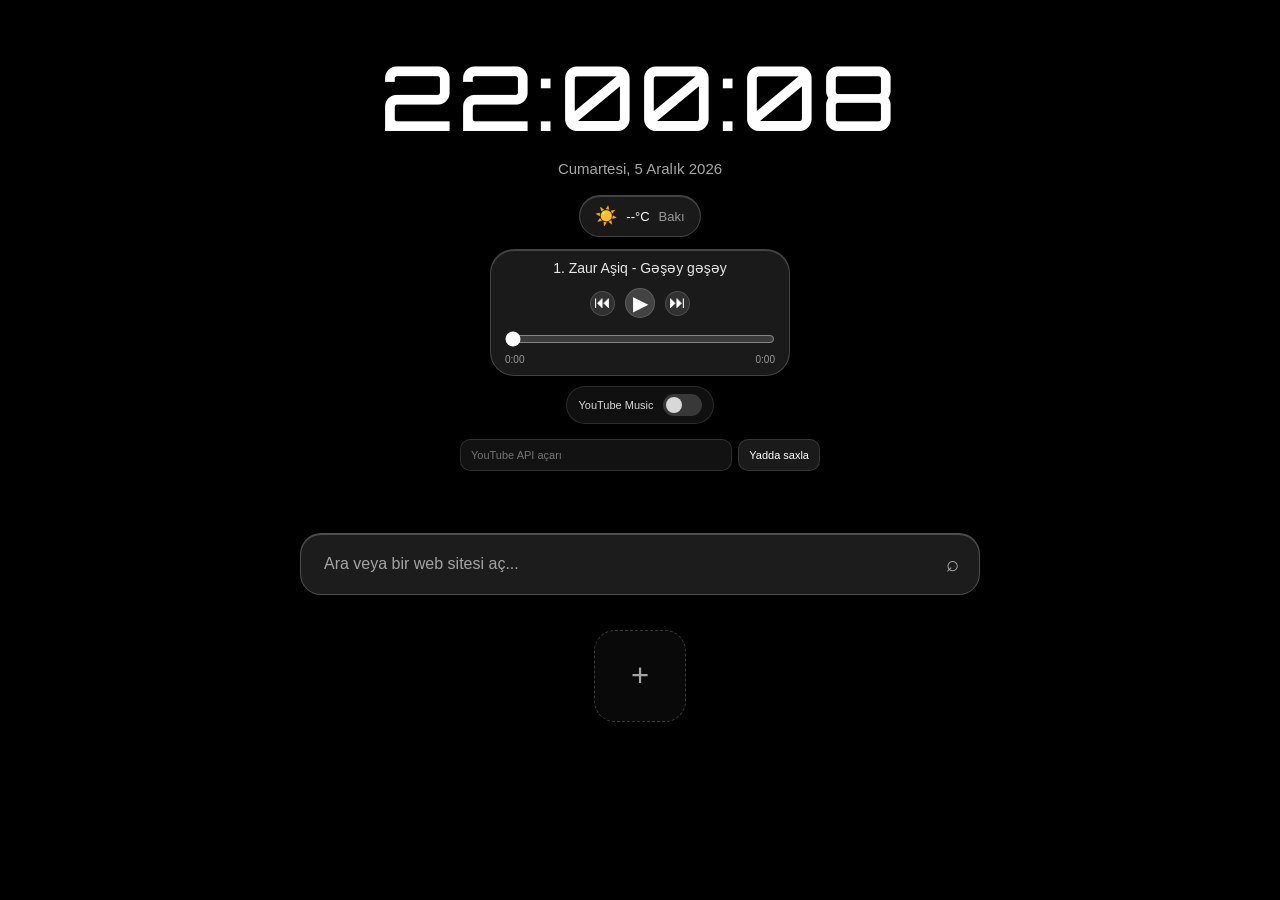
==== homepage.html @ 8f10beda "Create homepage.html" ====
<!DOCTYPE html>
<html lang="tr">
<head>
<meta charset="UTF-8">
<meta name="viewport" content="width=device-width, initial-scale=1.0">

<title>Sweetie Fox!</title>

<link href="https://fonts.googleapis.com/css2?family=Orbitron:wght@400;500;600&display=swap" rel="stylesheet">

<style>

* {
    margin: 0;
    padding: 0;
    box-sizing: border-box;
}

html,
body {
    width: 100%;
    height: 100%;
}

body {
    font-family: Arial, Helvetica, sans-serif;
    overflow: hidden;
    color: white;
    background: #000;
}


/* =========================
   ARKA PLAN VİDEO
========================= */

#backgroundVideo {
    position: fixed;
    inset: 0;

    width: 100%;
    height: 100%;

    object-fit: cover;

    z-index: -5;
}


/* =========================
   VIDEO BLUR
========================= */

.videoBlur {
    position: fixed;

    inset: -25px;

    z-index: -4;

    backdrop-filter: blur(8px);
    -webkit-backdrop-filter: blur(8px);

    background: rgba(0, 0, 0, 0.20);
}


/* =========================
   KARARTMA
========================= */

.darkOverlay {
    position: fixed;

    inset: 0;

    z-index: -3;

    background:
        linear-gradient(
            rgba(0,0,0,.25),
            rgba(0,0,0,.35)
        );
}


/* =========================
   ANA KONTEYNER
========================= */

.container {

    width: 100%;
    height: 100vh;

    display: flex;

    flex-direction: column;

    align-items: center;

    padding-top: 40px;
}


/* =========================
   SAAT
========================= */

.clock {
    font-family: 'Orbitron', sans-serif;
    font-size: clamp(50px, 7vw, 90px);
    font-weight: 500;
    letter-spacing: 4px;
    text-shadow: 0 5px 35px rgba(0,0,0,.55);
}


/* =========================
   TARİH
========================= */

.date {

    margin-top: 7px;

    font-size: 15px;

    opacity: .65;

}


/* =========================
   HAVA DURUMU
========================= */

.weather {

    margin-top: 18px;

    display: flex;

    align-items: center;

    gap: 9px;

    padding:
        9px 15px;

    border-radius: 50px;

    background:
        rgba(255,255,255,.10);

    border:
        1px solid
        rgba(255,255,255,.18);

    backdrop-filter:
        blur(25px);

    -webkit-backdrop-filter:
        blur(25px);

    box-shadow:
        inset 0 1px
        rgba(255,255,255,.18),

        0 8px 30px
        rgba(0,0,0,.20);

    font-size: 13px;
}


.weatherIcon {

    font-size: 18px;

}


.weatherTemp {

    font-weight: 500;

}


.weatherLocation {

    opacity: .55;

}


/* =========================
   ARAMA
========================= */

.searchContainer {

    width: min(
        680px,
        86%
    );

    margin-top: 62px;

    position: relative;
}


.search {

    width: 100%;

    height: 62px;

    border-radius: 21px;

    border:
        1px solid
        rgba(255,255,255,.22);

    outline: none;

    padding:
        0 58px 0 23px;

    font-size: 16px;

    color: white;

    background:
        rgba(255,255,255,.11);

    backdrop-filter:
        blur(30px);

    -webkit-backdrop-filter:
        blur(30px);

    box-shadow:

        inset 0 1px
        rgba(255,255,255,.22),

        0 15px 45px
        rgba(0,0,0,.25);

    transition: .25s;
}


.search::placeholder {

    color:
        rgba(255,255,255,.60);

}


.search:focus {

    background:
        rgba(255,255,255,.15);

    border-color:
        rgba(255,255,255,.38);

    box-shadow:

        inset 0 1px
        rgba(255,255,255,.30),

        0 15px 50px
        rgba(0,0,0,.35);

}


.searchIcon {

    position: absolute;

    right: 21px;

    top: 50%;

    transform:
        translateY(-50%);

    font-size: 22px;

    opacity: .65;

}


/* =========================
   SHORTCUTLAR
========================= */

.shortcuts {

    width: min(
        800px,
        90%
    );

    margin-top: 35px;

    display: flex;

    justify-content: center;

    align-items: center;

    flex-wrap: wrap;

    gap: 15px;

}


/* =========================
   SHORTCUT
========================= */

.shortcut {

    width: 92px;

    height: 92px;

    display: flex;

    flex-direction: column;

    align-items: center;

    justify-content: center;

    gap: 8px;

    border-radius: 21px;

    background:
        rgba(255,255,255,.10);

    border:
        1px solid
        rgba(255,255,255,.18);

    backdrop-filter:
        blur(25px);

    -webkit-backdrop-filter:
        blur(25px);

    box-shadow:

        inset 0 1px
        rgba(255,255,255,.18),

        0 10px 30px
        rgba(0,0,0,.20);

    cursor: grab;

    user-select: none;

    transition:
        transform .20s,
        background .20s,
        opacity .20s;
}


.shortcut:hover {

    transform:
        translateY(-5px)
        scale(1.04);

    background:
        rgba(255,255,255,.17);

}


.shortcut:active {

    cursor: grabbing;

}


.shortcut img {

    width: 38px;

    height: 38px;

    border-radius: 10px;

    object-fit: cover;

}


.shortcutName {

    width: 75px;

    text-align: center;

    overflow: hidden;

    white-space: nowrap;

    text-overflow: ellipsis;

    font-size: 12px;

    opacity: .80;

}


/* SÜRÜKLENƏN */

.shortcut.dragging {

    opacity: .30;

    transform:
        scale(.90);

}


/* =========================
   EKLE BUTONU
========================= */

.addShortcut {

    width: 92px;

    height: 92px;

    display: flex;

    align-items: center;

    justify-content: center;

    border-radius: 21px;

    border:
        1px dashed
        rgba(255,255,255,.30);

    background:
        rgba(255,255,255,.06);

    backdrop-filter:
        blur(20px);

    cursor: pointer;

    font-size: 31px;

    opacity: .65;

    transition: .20s;

}


.addShortcut:hover {

    opacity: 1;

    background:
        rgba(255,255,255,.13);

    transform:
        scale(1.04);

}



/* =========================
   YOUTUBE MUSIC
========================= */

.youtubeMusicToggle {
    margin-top: 10px;
    display: flex;
    align-items: center;
    gap: 9px;
    padding: 7px 11px;
    border-radius: 50px;
    background: rgba(255,255,255,.08);
    border: 1px solid rgba(255,255,255,.14);
    backdrop-filter: blur(20px);
    -webkit-backdrop-filter: blur(20px);
    font-size: 11px;
    opacity: .85;
}

.switch {
    position: relative;
    display: inline-block;
    width: 39px;
    height: 22px;
}

.switch input {
    opacity: 0;
    width: 0;
    height: 0;
}

.slider {
    position: absolute;
    inset: 0;
    cursor: pointer;
    border-radius: 999px;
    background: rgba(255,255,255,.20);
    transition: .25s;
}

.slider::before {
    content: "";
    position: absolute;
    width: 16px;
    height: 16px;
    left: 3px;
    top: 3px;
    border-radius: 50%;
    background: white;
    transition: .25s;
}

.switch input:checked + .slider {
    background: rgba(255,255,255,.45);
}

.switch input:checked + .slider::before {
    transform: translateX(17px);
}

.youtubePlayerWrap {
    width: min(300px, 75%);
    height: 0;
    overflow: hidden;
    margin-top: 8px;
    border-radius: 18px;
    transition: .2s;
}

.youtubePlayerWrap.active {
    height: 169px;
}

.youtubePlayerWrap iframe {
    width: 100%;
    height: 169px;
    border: 0;
    border-radius: 18px;
}

.youtubeResults {
    width: min(800px, 90%);
    margin-top: 18px;
    display: none;
    justify-content: center;
    flex-wrap: wrap;
    gap: 12px;
}

.youtubeResult {
    width: 150px;
    min-height: 82px;
    padding: 9px;
    border-radius: 17px;
    background: rgba(255,255,255,.10);
    border: 1px solid rgba(255,255,255,.16);
    backdrop-filter: blur(22px);
    -webkit-backdrop-filter: blur(22px);
    color: white;
    cursor: pointer;
    transition: .2s;
    text-align: left;
}

.youtubeResult:hover {
    transform: translateY(-4px);
    background: rgba(255,255,255,.17);
}

.youtubeResultThumb {
    width: 100%;
    height: 55px;
    border-radius: 10px;
    object-fit: cover;
    display: block;
    margin-bottom: 7px;
}

.youtubeResultTitle {
    font-size: 11px;
    line-height: 1.3;
    display: -webkit-box;
    -webkit-line-clamp: 2;
    -webkit-box-orient: vertical;
    overflow: hidden;
}

.youtubeResultChannel {
    margin-top: 3px;
    font-size: 9px;
    opacity: .5;
    white-space: nowrap;
    overflow: hidden;
    text-overflow: ellipsis;
}

.youtubeMusicNotice {
    width: 100%;
    text-align: center;
    font-size: 11px;
    opacity: .65;
}


.youtubeApiKeyPanel {
    width: min(360px, 82%);
    margin-top: 7px;
    display: flex;
    gap: 6px;
}

.youtubeApiKeyPanel input {
    flex: 1;
    min-width: 0;
    height: 32px;
    padding: 0 10px;
    border-radius: 10px;
    border: 1px solid rgba(255,255,255,.12);
    background: rgba(255,255,255,.07);
    color: white;
    outline: none;
    font-size: 11px;
}

.youtubeApiKeyPanel button {
    height: 32px;
    padding: 0 10px;
    border: 1px solid rgba(255,255,255,.12);
    border-radius: 10px;
    background: rgba(255,255,255,.10);
    color: white;
    cursor: pointer;
    font-size: 11px;
}

/* =========================
   MODAL
========================= */

.modalBackground {

    position: fixed;

    inset: 0;

    display: none;

    align-items: center;

    justify-content: center;

    background:
        rgba(0,0,0,.45);

    backdrop-filter:
        blur(12px);

    z-index: 100;

}


.modal {

    width: min(
        400px,
        90%
    );

    padding: 27px;

    border-radius: 25px;

    background:
        rgba(25,25,25,.70);

    border:
        1px solid
        rgba(255,255,255,.20);

    backdrop-filter:
        blur(35px);

    -webkit-backdrop-filter:
        blur(35px);

    box-shadow:
        0 25px 70px
        rgba(0,0,0,.50);

}


.modal h2 {

    margin-bottom: 20px;

    font-size: 21px;

}


.modal input {

    width: 100%;

    height: 48px;

    margin-bottom: 12px;

    padding: 0 15px;

    border-radius: 13px;

    border:
        1px solid
        rgba(255,255,255,.15);

    background:
        rgba(255,255,255,.09);

    color: white;

    outline: none;

}


.modal input::placeholder {

    color:
        rgba(255,255,255,.50);

}


.modalButtons {

    display: flex;

    gap: 10px;

    margin-top: 5px;

}


.modalButtons button {

    flex: 1;

    height: 45px;

    border: none;

    border-radius: 12px;

    color: white;

    background:
        rgba(255,255,255,.14);

    cursor: pointer;

}


.modalButtons button:hover {

    background:
        rgba(255,255,255,.25);

}

/* =========================
   MP3 PLAYER
========================= */

.musicPlayer {
    width: min(300px, 75%);
    margin-top: 12px;

    padding: 10px 14px;

    border-radius: 24px;

    background: rgba(255,255,255,.10);

    border: 1px solid rgba(255,255,255,.18);

    backdrop-filter: blur(25px);
    -webkit-backdrop-filter: blur(25px);

    box-shadow:
        inset 0 1px rgba(255,255,255,.18),
        0 10px 35px rgba(0,0,0,.25);
}

.musicTitle {
    text-align: center;

    font-size: 14px;
    font-weight: 500;

    white-space: nowrap;
    overflow: hidden;
    text-overflow: ellipsis;

    margin-bottom: 12px;

    opacity: .9;
}

.musicControls {
    display: flex;
    align-items: center;
    justify-content: center;
    gap: 10px;
}

.musicControls button {
    width: 25px;
    height: 25px;

    border: 1px solid rgba(255,255,255,.15);

    border-radius: 50%;

    background: rgba(255,255,255,.10);

    color: white;

    font-size: 17px;

    cursor: pointer;

    transition: .2s;
}

.musicControls button:hover {
    background: rgba(255,255,255,.20);
    transform: scale(1.06);
}

.musicControls .playButton {
    width: 30px;
    height: 30px;

    font-size: 20px;

    background: rgba(255,255,255,.18);
}

.musicProgress {
    width: 100%;

    margin-top: 13px;

    accent-color: white;

    cursor: pointer;
}

.musicTime {
    display: flex;
    justify-content: space-between;

    margin-top: 3px;

    font-size: 10px;

    opacity: .55;
}

</style>

<script src="https://www.youtube.com/iframe_api"></script>

</head>


<body>


<!-- =========================
     ARKA PLAN
========================= -->

<video
    id="backgroundVideo"
    autoplay
    muted
    loop
    playsinline>

    <source
        src="https://najafoff-a24.github.io/database/videoplayback.mp4"
        type="video/mp4">

</video>

<div class="videoBlur"></div>

<div class="darkOverlay"></div>



<!-- =========================
     ANA
========================= -->

<div class="container">


    <!-- SAAT -->

    <div
        class="clock"
        id="clock">

        00:00:00

    </div>


    <!-- TARİH -->

    <div
        class="date"
        id="date">

        ...

    </div>


    <!-- HAVA DURUMU -->

    <div class="weather">

        <span
            class="weatherIcon"
            id="weatherIcon">

            ☀️

        </span>

        <span
            class="weatherTemp"
            id="temperature">

            --°C

        </span>

        <span class="weatherLocation">

            Bakı

        </span>

    </div>
<!-- =========================
     MP3 PLAYER
========================= -->

<div class="musicPlayer">

    <div
        class="musicTitle"
        id="musicTitle">

        Mahnı seçilməyib

    </div>

    <div class="musicControls">

        <button onclick="previousSong()">
            ⏮
        </button>

        <button onclick="toggleMusic()" class="playButton" id="playButton">
            ▶
        </button>

        <button onclick="nextSong()">
            ⏭
        </button>

    </div>

    <input
        type="range"
        id="musicProgress"
        class="musicProgress"
        min="0"
        max="100"
        value="0"
    >

    <div class="musicTime">

        <span id="currentTime">
            0:00
        </span>

        <span id="duration">
            0:00
        </span>

    </div>

</div>


<audio id="audio"></audio>

<div class="youtubeMusicToggle">
    <span>YouTube Music</span>
    <label class="switch">
        <input type="checkbox" id="youtubeMusicEnabled">
        <span class="slider"></span>
    </label>
</div>

<div id="youtubePlayerWrap" class="youtubePlayerWrap">
    <div id="youtubePlayer"></div>
</div>


<div id="youtubeApiKeyPanel" class="youtubeApiKeyPanel">
    <input
        id="youtubeApiKey"
        type="password"
        placeholder="YouTube API açarı">
    <button id="saveYoutubeApiKey" type="button">
        Yadda saxla
    </button>
</div>
<div id="youtubeResults" class="youtubeResults" aria-live="polite"></div>



    <!-- =========================
         ARAMA
    ========================= -->

    <div class="searchContainer">

        <input
            id="search"
            class="search"
            type="text"
            autocomplete="off"
            placeholder="Ara veya bir web sitesi aç...">

        <span class="searchIcon">

            ⌕

        </span>

    </div>



    <!-- =========================
         SHORTCUTLAR
    ========================= -->

    <div
        class="shortcuts"
        id="shortcuts">


        <!-- EKLE -->

        <div
            class="addShortcut"
            onclick="openModal()">

            +

        </div>


    </div>

</div>



<!-- =========================
     MODAL
========================= -->

<div
    class="modalBackground"
    id="modal">

    <div class="modal">

        <h2>
            Shortcut Ekle
        </h2>


        <input
            id="shortcutName"
            type="text"
            placeholder="Site adı">


        <input
            id="shortcutURL"
            type="text"
            placeholder="https://example.com">


        <div class="modalButtons">

            <button
                onclick="addShortcut()">

                Ekle

            </button>


            <button
                onclick="closeModal()">

                İptal

            </button>

        </div>

    </div>

</div>



<script>


/* =====================================================
   SAAT
===================================================== */

function updateClock() {

    const now =
        new Date();


    const hours =
        String(
            now.getHours()
        ).padStart(2,"0");


    const minutes =
        String(
            now.getMinutes()
        ).padStart(2,"0");


    const seconds =
        String(
            now.getSeconds()
        ).padStart(2,"0");


    document
        .getElementById("clock")
        .textContent =
        `${hours}:${minutes}:${seconds}`;



    const days = [

        "Pazar",

        "Pazartesi",

        "Salı",

        "Çarşamba",

        "Perşembe",

        "Cuma",

        "Cumartesi"

    ];


    const months = [

        "Ocak",

        "Şubat",

        "Mart",

        "Nisan",

        "Mayıs",

        "Haziran",

        "Temmuz",

        "Ağustos",

        "Eylül",

        "Ekim",

        "Kasım",

        "Aralık"

    ];


    document
        .getElementById("date")
        .textContent =

        `${days[now.getDay()]}, ` +
        `${now.getDate()} ` +
        `${months[now.getMonth()]} ` +
        `${now.getFullYear()}`;

}


updateClock();

setInterval(
    updateClock,
    1000
);



/* =====================================================
   ARAMA
===================================================== */

const search =
    document.getElementById("search");



const youtubeMusicEnabled =
    document.getElementById("youtubeMusicEnabled");

const youtubeResults =
    document.getElementById("youtubeResults");

const youtubePlayerWrap =
    document.getElementById("youtubePlayerWrap");

let youtubePlayer = null;
let youtubeApiReady = false;
let youtubeCurrentVideoId = null;


function onYouTubeIframeAPIReady() {

    youtubeApiReady = true;

    youtubePlayer =
        new YT.Player("youtubePlayer", {

            height: "169",
            width: "300",

            playerVars: {
                playsinline: 1,
                controls: 1,
                rel: 0,
                modestbranding: 1
            },

            events: {

                onReady: function() {},

                onStateChange:
                    function(event) {

                        if (
                            event.data ===
                            YT.PlayerState.PLAYING
                        ) {

                            playButton.textContent =
                                "⏸";

                        }

                        if (
                            event.data ===
                            YT.PlayerState.PAUSED ||
                            event.data ===
                            YT.PlayerState.ENDED
                        ) {

                            playButton.textContent =
                                "▶";

                        }

                    }

            }

        });

}


youtubeMusicEnabled.addEventListener(
    "change",
    function() {

        localStorage.setItem(
            "youtubeMusicEnabled",
            this.checked ? "true" : "false"
        );

        youtubeResults.style.display =
            this.checked ? "flex" : "none";

        if (!this.checked) {

            youtubeResults.innerHTML = "";

            youtubePlayerWrap.classList.remove(
                "active"
            );

            if (
                youtubePlayer &&
                youtubePlayer.pauseVideo
            ) {

                youtubePlayer.pauseVideo();

            }

        }

    }
);


async function searchYouTubeMusic(query) {

    youtubeResults.style.display = "flex";

    youtubeResults.innerHTML = `
        <div class="youtubeMusicNotice">
            YouTube axtarışı üçün API açarı tələb olunur.
        </div>
    `;

    /*
       API açarını aşağıdakı dəyişənə yaz:
       const YOUTUBE_API_KEY = "AIza...";
    */

    const YOUTUBE_API_KEY =
        localStorage.getItem(
            "youtubeApiKey"
        ) || "";

    if (!YOUTUBE_API_KEY) {

        youtubeResults.innerHTML = `
            <div class="youtubeMusicNotice">
                YouTube API açarı təyin edilməyib.
            </div>
        `;

        return;

    }

    try {

        const params =
            new URLSearchParams({

                part: "snippet",

                q: query + " official audio",

                type: "video",

                videoCategoryId: "10",

                videoEmbeddable: "true",

                maxResults: "8",

                regionCode: "AZ",

                relevanceLanguage: "az",

                key: YOUTUBE_API_KEY

            });


        const response =
            await fetch(
                "https://www.googleapis.com/youtube/v3/search?" +
                params.toString()
            );


        if (!response.ok) {

            throw new Error(
                "YouTube API xətası: " +
                response.status
            );

        }


        const data =
            await response.json();


        renderYouTubeResults(
            data.items || []
        );

    }

    catch (error) {

        youtubeResults.innerHTML = `
            <div class="youtubeMusicNotice">
                YouTube nəticələri alınmadı.
            </div>
        `;

        console.error(error);

    }

}


function renderYouTubeResults(items) {

    youtubeResults.innerHTML = "";

    if (!items.length) {

        youtubeResults.innerHTML = `
            <div class="youtubeMusicNotice">
                Nəticə tapılmadı.
            </div>
        `;

        return;

    }


    items.forEach(
        function(item) {

            const videoId =
                item?.id?.videoId;

            const snippet =
                item?.snippet;

            if (!videoId || !snippet)
                return;


            const result =
                document.createElement(
                    "button"
                );


            result.type = "button";

            result.className =
                "youtubeResult";


            const thumb =
                snippet.thumbnails?.medium?.url ||
                snippet.thumbnails?.default?.url ||
                "";


            result.innerHTML = `

                <img
                    class="youtubeResultThumb"
                    src="${escapeHTML(thumb)}"
                    alt=""
                >

                <div
                    class="youtubeResultTitle">

                    ${escapeHTML(
                        snippet.title
                    )}

                </div>

                <div
                    class="youtubeResultChannel">

                    ${escapeHTML(
                        snippet.channelTitle || ""
                    )}

                </div>

            `;


            result.addEventListener(
                "click",
                function() {

                    playYouTubeVideo(
                        videoId,
                        snippet.title
                    );

                }
            );


            youtubeResults.appendChild(
                result
            );

        }
    );

}


function playYouTubeVideo(
    videoId,
    title
) {

    if (
        !youtubeApiReady ||
        !youtubePlayer
    ) {

        alert(
            "YouTube player hələ hazır deyil. Səhifəni yenilə və yenidən yoxla."
        );

        return;

    }

    audio.pause();

    youtubeCurrentVideoId =
        videoId;

    musicTitle.textContent =
        title;

    youtubePlayerWrap.classList.add(
        "active"
    );

    /*
       Bu funksiya nəticə kartının klikindən çağırıldığı üçün
       brauzerin istifadəçi jesti kimi qəbul olunur.
    */
    youtubePlayer.loadVideoById({
        videoId: videoId,
        suggestedQuality: "small"
    });

    playButton.textContent =
        "⏸";

}


function toggleMusic() {

    /*
       YouTube Music modu aktivdirsə,
       eyni play düyməsi YouTube playeri idarə edir.
    */

    if (
        youtubeMusicEnabled.checked
    ) {

        if (
            !youtubePlayer
        ) return;


        const state =
            youtubePlayer.getPlayerState();


        if (
            state ===
            YT.PlayerState.PLAYING
        ) {

            youtubePlayer.pauseVideo();

        } else {

            youtubePlayer.playVideo();

        }

        return;

    }


    /*
       Adi MP3 modu
    */

    if (audio.paused) {

        audio.play();

    } else {

        audio.pause();

    }

}


function previousSong() {

    if (
        youtubeMusicEnabled.checked
    ) return;


    currentSong--;

    if (currentSong < 0) {

        currentSong =
            songs.length - 1;

    }

    loadSong(currentSong);

    audio.play();

}


function nextSong() {

    if (
        youtubeMusicEnabled.checked
    ) return;


    currentSong++;

    if (currentSong >= songs.length) {

        currentSong = 0;

    }

    loadSong(currentSong);

    audio.play();

}


search.addEventListener(
    "keydown",
    function(event) {

        if (
            event.key !== "Enter"
        ) return;


        let value =
            search.value.trim();


        if (!value) return;


        if (
            youtubeMusicEnabled.checked
        ) {

            searchYouTubeMusic(
                value
            );

            search.value = "";

            return;

        }


        const looksLikeURL =

            value.startsWith(
                "http://"
            ) ||

            value.startsWith(
                "https://"
            ) ||

            value.includes(".com") ||

            value.includes(".net") ||

            value.includes(".org") ||

            value.includes(".az") ||

            value.includes(".io");


        if (looksLikeURL) {

            if (
                !value.startsWith("http://") &&
                !value.startsWith("https://")
            ) {

                value =
                    "https://" + value;

            }


            window.open(
                value,
                "_blank"
            );

        }

        else {

            window.open(

                "https://www.google.com/search?q=" +
                encodeURIComponent(value),

                "_blank"

            );

        }


        search.value = "";

    }
);


youtubeMusicEnabled.checked =
    localStorage.getItem(
        "youtubeMusicEnabled"
    ) === "true";


youtubeResults.style.display =
    youtubeMusicEnabled.checked
        ? "flex"
        : "none";

const youtubeApiKeyInput =
    document.getElementById("youtubeApiKey");

const saveYoutubeApiKey =
    document.getElementById("saveYoutubeApiKey");

youtubeApiKeyInput.value =
    localStorage.getItem(
        "youtubeApiKey"
    ) || "";

saveYoutubeApiKey.addEventListener(
    "click",
    function() {

        const key =
            youtubeApiKeyInput.value.trim();

        if (!key) {

            localStorage.removeItem(
                "youtubeApiKey"
            );

            return;

        }

        localStorage.setItem(
            "youtubeApiKey",
            key
        );

    }
);



/* =====================================================
   HAVA DURUMU
===================================================== */


/*
   Bakı koordinatları
*/

const latitude =
    40.4093;

const longitude =
    49.8671;


async function getWeather() {

    try {

        const response =
            await fetch(

                `https://api.open-meteo.com/v1/forecast` +
                `?latitude=${latitude}` +
                `&longitude=${longitude}` +
                `&current=temperature_2m,weather_code` +
                `&timezone=Asia%2FBaku`

            );


        const data =
            await response.json();


        const temp =
            Math.round(
                data.current.temperature_2m
            );


        const code =
            data.current.weather_code;


        document
            .getElementById("temperature")
            .textContent =
            `${temp}°C`;


        document
            .getElementById("weatherIcon")
            .textContent =
            getWeatherIcon(code);


    }

    catch(error) {

        document
            .getElementById("temperature")
            .textContent =
            "--°C";

    }

}


function getWeatherIcon(code) {

    if (code === 0)
        return "☀️";


    if (code <= 3)
        return "🌤️";


    if (code <= 48)
        return "🌫️";


    if (code <= 67)
        return "🌧️";


    if (code <= 77)
        return "❄️";


    if (code <= 82)
        return "🌦️";


    return "⛈️";

}


getWeather();



/* =====================================================
   SHORTCUT SİSTEMİ
===================================================== */

const shortcuts =
    document.getElementById(
        "shortcuts"
    );


const addShortcutButton =
    document.querySelector(
        ".addShortcut"
    );



/* =====================================================
   SHORTCUT AÇ
===================================================== */

function openSite(url) {

    window.open(
        url,
        "_blank"
    );

}



/* =====================================================
   SHORTCUT YARAT
===================================================== */

function createShortcut(
    name,
    url
) {


    const shortcut =
        document.createElement(
            "div"
        );


    shortcut.className =
        "shortcut";


    shortcut.draggable =
        true;


    shortcut.dataset.name =
        name;


    shortcut.dataset.url =
        url;


    shortcut.innerHTML = `

        <img
            src="https://www.google.com/s2/favicons?domain=${encodeURIComponent(url)}&sz=128"
            onerror="this.src='https://www.google.com/favicon.ico'"
        >

        <span class="shortcutName">
            ${escapeHTML(name)}
        </span>

    `;


    /* =========================
       SOL KLİK
    ========================= */

    shortcut.addEventListener(
        "click",
        function() {

            openSite(url);

        }
    );


    /* =========================
       SAĞ KLİK = SİL
    ========================= */

    shortcut.addEventListener(
        "contextmenu",
        function(event) {

            event.preventDefault();


            const deleteConfirm =
                confirm(
                    `"${name}" shortcutunu silmek istəyirsən?`
                );


            if (
                deleteConfirm
            ) {

                shortcut.remove();

                saveShortcuts();

            }

        }
    );


    /* =========================
       DRAG START
    ========================= */

    shortcut.addEventListener(
        "dragstart",
        function() {

            shortcut.classList.add(
                "dragging"
            );

        }
    );


    /* =========================
       DRAG END
    ========================= */

    shortcut.addEventListener(
        "dragend",
        function() {

            shortcut.classList.remove(
                "dragging"
            );

            saveShortcuts();

        }
    );


    /*
       + düyməsindən əvvəl əlavə et
    */

    shortcuts.insertBefore(
        shortcut,
        addShortcutButton
    );

}



/* =====================================================
   DRAG & DROP
===================================================== */

shortcuts.addEventListener(
    "dragover",
    function(event) {

        event.preventDefault();


        const dragging =
            document.querySelector(
                ".dragging"
            );


        if (!dragging)
            return;


        const items =
            [
                ...shortcuts.querySelectorAll(
                    ".shortcut:not(.dragging)"
                )
            ];


        let closest = null;

        let closestOffset =
            Number.NEGATIVE_INFINITY;


        items.forEach(
            function(item) {

                const box =
                    item.getBoundingClientRect();


                const offset =

                    event.clientX -
                    box.left -
                    box.width / 2;


                if (
                    offset < 0 &&
                    offset > closestOffset
                ) {

                    closestOffset =
                        offset;

                    closest =
                        item;

                }

            }
        );


        if (closest) {

            shortcuts.insertBefore(
                dragging,
                closest
            );

        }

        else {

            shortcuts.insertBefore(
                dragging,
                addShortcutButton
            );

        }

    }
);



/* =====================================================
   SHORTCUTLARI YADDA SAXLA
===================================================== */

function saveShortcuts() {


    const elements =

        [
            ...shortcuts.querySelectorAll(
                ".shortcut"
            )
        ];


    const data =

        elements.map(
            function(item) {

                return {

                    name:
                        item.dataset.name,

                    url:
                        item.dataset.url

                };

            }
        );


    localStorage.setItem(

        "necoShortcuts",

        JSON.stringify(data)

    );

}



/* =====================================================
   SHORTCUTLARI YÜKLƏ
===================================================== */

function loadShortcuts() {


    const saved =

        JSON.parse(

            localStorage.getItem(
                "necoShortcuts"
            ) || "[]"

        );


    saved.forEach(
        function(item) {

            createShortcut(
                item.name,
                item.url
            );

        }
    );

}


loadShortcuts();



/* =====================================================
   SHORTCUT ƏLAVƏ ET
===================================================== */

function addShortcut() {


    const name =

        document
        .getElementById(
            "shortcutName"
        )
        .value
        .trim();


    let url =

        document
        .getElementById(
            "shortcutURL"
        )
        .value
        .trim();


    if (
        !name ||
        !url
    ) {

        alert(
            "Site adı və link daxil et."
        );

        return;

    }


    if (
        !url.startsWith(
            "http://"
        ) &&
        !url.startsWith(
            "https://"
        )
    ) {

        url =
            "https://" + url;

    }


    createShortcut(
        name,
        url
    );


    saveShortcuts();


    document
        .getElementById(
            "shortcutName"
        )
        .value = "";


    document
        .getElementById(
            "shortcutURL"
        )
        .value = "";


    closeModal();

}



/* =====================================================
   HTML TƏHLÜKƏSİZLİYİ
===================================================== */

function escapeHTML(text) {

    const div =
        document.createElement(
            "div"
        );


    div.textContent =
        text;


    return div.innerHTML;

}



/* =====================================================
   MODAL
===================================================== */

function openModal() {

    document
        .getElementById(
            "modal"
        )
        .style.display =
        "flex";

}


function closeModal() {

    document
        .getElementById(
            "modal"
        )
        .style.display =
        "none";

}



/* =====================================================
   ESC = MODAL BAĞLA
===================================================== */

document.addEventListener(
    "keydown",
    function(event) {

        if (
            event.key === "Escape"
        ) {

            closeModal();

        }

    }
);



/* =====================================================
   MODALIN ÇÖLÜNƏ BASANDA BAĞLA
===================================================== */

document
    .getElementById("modal")
    .addEventListener(
        "click",
        function(event) {

            if (
                event.target === this
            ) {

                closeModal();

            }

        }
    );

/* =====================================================
   MP3 PLAYER
===================================================== */

const songs = [
    "1. Zaur Aşiq - Gəşəy gəşəy",
    "2. Kron1k - Yarım kalan sigara",
    "3. Nico Parga - Season",
    "4. Okaber - Son Mahnı",
    "5. Sagopa Kajmer - Merhametine Dön",
    "6. Diva - Beyonce",
    "7. Breyth - Indra",
    "8. Ramil Shadman - Avara",
    "9. All Eyez on me",
    "10. Hüseyn Dərya - Köhnə Bakı",
    "11. Mos Def - Auditorium",
    "12. KVPV - Vulgar",
    "13. Disiz.La.Peste - À La Conquête",
    "14. Bouga - Belsunce Breakdown",
    "15. Regarde - Claap! & S.A.N.T.A.N.A.",
    "16. Üzeyir Mehdizadə - Rəvayət",
    "17. Jah Khalib - SnD",
    "18. Narkoz Ex - Tatlı Tecrübe",
    "19. Üzeyir Mehdizade - Denqi Denqi",
    "20. Mehdi Sadiq - Yaşamaq Lazım",
    "21. Essay - Find You",
    "22. Mary J. Blige - Family Affair",
    "23. Mürsəl Səfərov - Avara",
    "24. Bizzey - Traag",
    "25. Furilla@Joy - Afrodisiak",
    "26. Edward Maya - Stereo Love",
    "27. Rəhim Maştağa - Çitan Çitan",
    "28. MOSART - Afrika Nadi",
    "29. Cücələrim Phonk",
    "30. Zawanbeats - Baku Project",
    "31. Mürsəl Səfərov - Boş ver",
    "32. GuiltyBeatz - AKWAABA",
    "33. Buraka Som Sistema - Kalemba",
    "34. Etimad - Günah Kimdədir",
    "35. Aydın Sani - İcazə ver",
    "36. Ömer Bükülmezoğlu - Cry",
    "37. Moon EC - HazenMusic",
    "38. Sagopa Kajmer & Kolera - Merhametine Dön",
    "39. I Got Summer On My Mind",
    "40. Jivishov - Dünya Hey Fırlanır",
    "41. Umut INC. - Yenə Gedirəm Mal Mal Dalınca",
    "42. Elit Star Cəmilə - Yollarıma Çıxma",
    "43. DJ Sebastian Fernández - Mix Rkt 2024 (Remix)",
    "44. Burak - Ben Kalbimin Orta Yerine Seni Yazdım",
    "45. Crazy Frog - 1001 Nights (Bass Boosted)",
    "46. Chipinkos - İntro",
    "47. Ehtiram - Как Xорошо Tак Xорошо",
    "48. DJ JHOLJHOL DA PENHA - UH UH UH VS AQUI NA PENHA",
    "49. Rəşad Dağlı - Daha Nə Baxırsan",
    "50. V $ X V PRiNCE - Не интересно",
    "51. Bouga - Belsunce Breakdown",
    "52. KVPV - Vulgar (Slow)",
    "53. Shaggy - Mad Mad World",
    "54. Kəmalə Günəşli - Çini Çaydan",
    "55. Nuri Sərinləndirici - Gözləyirəm",
    "56. Misha Xramovi - В экстазе",
    "57. Mürsəl Səfərov - Məni İtirdin",
    "58. Snoop Dogg - Dr.Dre (Remix)",
    "59. Ədalət Şükürov - Bağlı Qapı",
    "60. Seymur Məmmədov - Sevdiyim İnsan",
    "61. DJ Sebastian Fernández - Mix Rkt 2024 (Remix)",
    "62. Günay İbrahimli - Sənə Bağlanıram",
    "63. Beat Dominator - Bass...Can U Hear Me?",
    "64. Biz - Black Night",
    "65. Xcho - Эскизы",
    "66. Henrique Camacho & Fatality - Sevilla",
    "67. Ramil Nabran - Bomba",
    "68. Roy Jones Jr. - Can't Be Touched",
    "69. Jay Meel - Popuri",
    "70. Qaraqan - Sən və Mən",
    "71. Flora Kərimova - Məni Məni",
    "72. Alexandra Stan - Mr. Saxobeat",
    "73. Mc Leléto - Ay Papi",
    "74. Təhmin Vəlizadə - Ölərdi",
    "75. DJ Freshly - Latinos a Bailar",
    "76. Mario Fresh & RENVTØ - Necesar",
    "77. Edward Maya & Vika Jigulina - Stereo Love",
    "78. Tefo & FatS - Niva Verir Təbi 2015",
    "79. SHAHMEN - Mark",
    "80. BONES - Sodium",
    "81. Edsited & Kid Moonsta - Tiktok Anthem",
    "82. Bad Bunny - La Romana",
    "83. Youngworldibi - Still Me (Freestyle)",
    "84. Aygün - Yenə Tək",
    "85. Miro - Təcili Yardım",
    "86. isabb - Я хочу приору",
    "87. Matt Sebastian - Dandole Rakataka",
    "88. Yatın İstisi Şüşələr Aşağıda",
    "89. JANAGA - Малыш",
    "90. Ace of Base - Happy Nation",
    "91. Black Light - Ayrılmarıq",
    "92. Dj Gere - Mega Ñengo Flow Rkt",
    "93. Yyyikes! - Way U Move",
    "94. Ədalət Şükürov - Açıq Qapı",
    "95. Geceler",
    "96. The Game - How We Do",
    "97. Xosrov - Burda Görmüyüm Səni",
    "98. Elit Star Cəmilə - Ayrılığı Mənə Sən Öyrətmisən",
    "99. Qoy Qış Gəlsin",
    "100. Sagopa Kajmer - Bu Böyledir (2021 Tek Edit)",
    "101. DJ Sebastian Fernández - Mix Rkt 2024 (Remix)",
    "102. Roy Jones Jr. - Can't Be Touched",
    "103. Matt Sebastian - Dandole Rakataka",
    "104. Mohammed - Sie Liegt In Meinen Armen",
    "105. Talıb Tale - Bilirsənki",
    "106. MegaBeatsZ - Hesret Neğməsi Remix",
    "107. Don Omar - Dale Don Dale",
    "108. Okaber - Axtarma",
    "109. Ramil Nabran - Aftoş Gəlir",
    "110. Donny Duardo - Agáchate",
    "111. V $ X V PRiNCE - Голодная собака",
    "112. Javid Amir - Yenə Ağlımda",
    "113. Vahid Rostami - Getme Yarim",
    "114. Elşad - Qara",
    "115. Keti Garbi - Esena Mono (Summer Dance Remix)",
    "116. EA7 - In Da Club",
    "117. Crazy Frog - 1001 Nights",
    "118. Nuri Serinlendirici - Durnam",
    "119. DJ Maphorisa & Shimza - Makhe",
    "120. Javid Amir - Hardan Hara",
    "121. İlkin Abbasov & Lila Hood - Günah",
    "122. Pharoahe Monch - Simon Says",
    "123. Sir Speedy - Vamo Allá (feat. Great Kilo)",
    "124. Talıb Tale & Zeynəb Həsəni - Səbr Elə",
    "125. SERYOGA - Чёрный бумеp",
    "126. Sean Paul - Temperature",
    "127. Гио ПиКа - Один в поле воин",
    "128. Zamiq Hüseynov - Kaman",
    "129. Ludacris - Act a Fool",
    "130. Tuti Dj - El Hechizo Rkt",
    "131. Fan - Politics (as always) (Feat. Smoke Greene & Iroq)",
    "132. Massive Lust - Never",
    "133. Aydınçik - Gülnarə",
    "134. Talıb Tale - Gecəmiz",
    "135. Vüqar Biləcəri - Gəlin Deyək Meyxana Muzikalni",
    "136. Francesco Ricci - Over You",
    "137. Lana Del Rey - Diet Mountain Dew",
    "138. Basta & HammAli & Navai - Где ты теперь и с кем",
    "139. Massari - Inta Hayati",
    "140. Diet Mountain Dew",
    "141. Kaspiyskiy Gruz - Доедешь - пиши",
    "142. Gesaffelstein - Opr",
    "143. Alighieri - Recomposition Twelve",
    "144. Ulukmanapo - Не сегодня",
    "145. NAYMADA - Ты мой рай",
    "146. Ivan Afro5 - Strange",
    "147. USHER - Yeah!",
    "148. Speedy - Sientelo",
    "149. sayc.latam - BLUNTED 4",
    "150. Afrikan Drums - Comitin Dedo",
    "151. WEGH - KARARDI BULUTLAR",
    "152. Cheb Rezki - Ana Al Ghaltan",
    "153. Bezpan - Sosial",
    "154. KRBK - Девушка в чёрном",
    "155. Elit Star Cəmilə - Səninəm",
    "156. Jennifer Lopez - On the Floor",
    "157. Inna - Amazing",
    "158. 7azilov - Нежно х тримай",
    "159. Fatih Bogalar - Te Ma Etmaje",
    "160. Mahir - Dönər Əlbət",
    "161. DoggyStyleeee - West Coast",
    "162. Okaber - Xarabadan Qeydlər (18+)",
    "163. Eyyub Yaqubov - Bakılı Balası",
    "164. Uzeyir Mehdizade - Təki Sən Xoşbəxt Olasan",
    "165. Tuğçe Kandemir - Aradan Çok Yıllar Geçti.",
    "166. Breyth - Increasing Attitude",
    "167. Gunay Ibrahimli - Dəlisiyəm Gecənin",
    "168. Bianka - Были танцы",
    "169. Xəzər Süleymanlı & Nazan Öncel - Beni Hatırla",
    "170. AIS - Nece Darıxmışam",
    "171. Rashad RC ft. Arzu Mələk - Qaytar Eşqimi",
    "172. Cala Boca slowed",
    "173. P0izi - Perde",
    "174. Xatirə İslam - Peşmansan mı",
    "175. Üzeyir Mehdizadə - Yadımdadır"
];

let currentSong = 0;

const audio =
    document.getElementById("audio");

const musicTitle =
    document.getElementById("musicTitle");

const playButton =
    document.getElementById("playButton");

const musicProgress =
    document.getElementById("musicProgress");

const currentTimeElement =
    document.getElementById("currentTime");

const durationElement =
    document.getElementById("duration");


function loadSong(index) {

    currentSong = index;

    musicTitle.textContent =
        songs[index];

    audio.src =
        "https://najafoff-a24.github.io/database/track%20(" +
        (index + 1) +
        ").mp3";

    audio.load();

    musicProgress.value = 0;

    currentTimeElement.textContent =
        "0:00";

}


function legacy_toggleMusic() {

    if (audio.paused) {

        audio.play();

        playButton.textContent =
            "⏸";

    } else {

        audio.pause();

        playButton.textContent =
            "▶";

    }

}


function legacy_previousSong() {

    currentSong--;

    if (currentSong < 0) {

        currentSong =
            songs.length - 1;

    }

    loadSong(currentSong);

    audio.play();

    playButton.textContent =
        "⏸";

}


function legacy_nextSong() {

    currentSong++;

    if (currentSong >= songs.length) {

        currentSong = 0;

    }

    loadSong(currentSong);

    audio.play();

    playButton.textContent =
        "⏸";

}


audio.addEventListener(
    "timeupdate",
    function() {

        if (!audio.duration)
            return;

        const progress =
            (audio.currentTime /
            audio.duration) * 100;

        musicProgress.value =
            progress;

        currentTimeElement.textContent =
            formatTime(
                audio.currentTime
            );

    }
);


audio.addEventListener(
    "loadedmetadata",
    function() {

        durationElement.textContent =
            formatTime(
                audio.duration
            );

    }
);


musicProgress.addEventListener(
    "input",
    function() {

        if (!audio.duration)
            return;

        audio.currentTime =
            (musicProgress.value / 100) *
            audio.duration;

    }
);


audio.addEventListener(
    "ended",
    function() {

        nextSong();

    }
);


audio.addEventListener(
    "play",
    function() {

        playButton.textContent =
            "⏸";

    }
);


audio.addEventListener(
    "pause",
    function() {

        playButton.textContent =
            "▶";

    }
);


function formatTime(seconds) {

    if (
        !seconds ||
        isNaN(seconds)
    ) {

        return "0:00";

    }

    const minutes =
        Math.floor(seconds / 60);

    const secs =
        Math.floor(seconds % 60)
        .toString()
        .padStart(2, "0");

    return `${minutes}:${secs}`;

}


/*
   İlk mahnını hazırla
*/

loadSong(0);

</script>

</body>
</html>
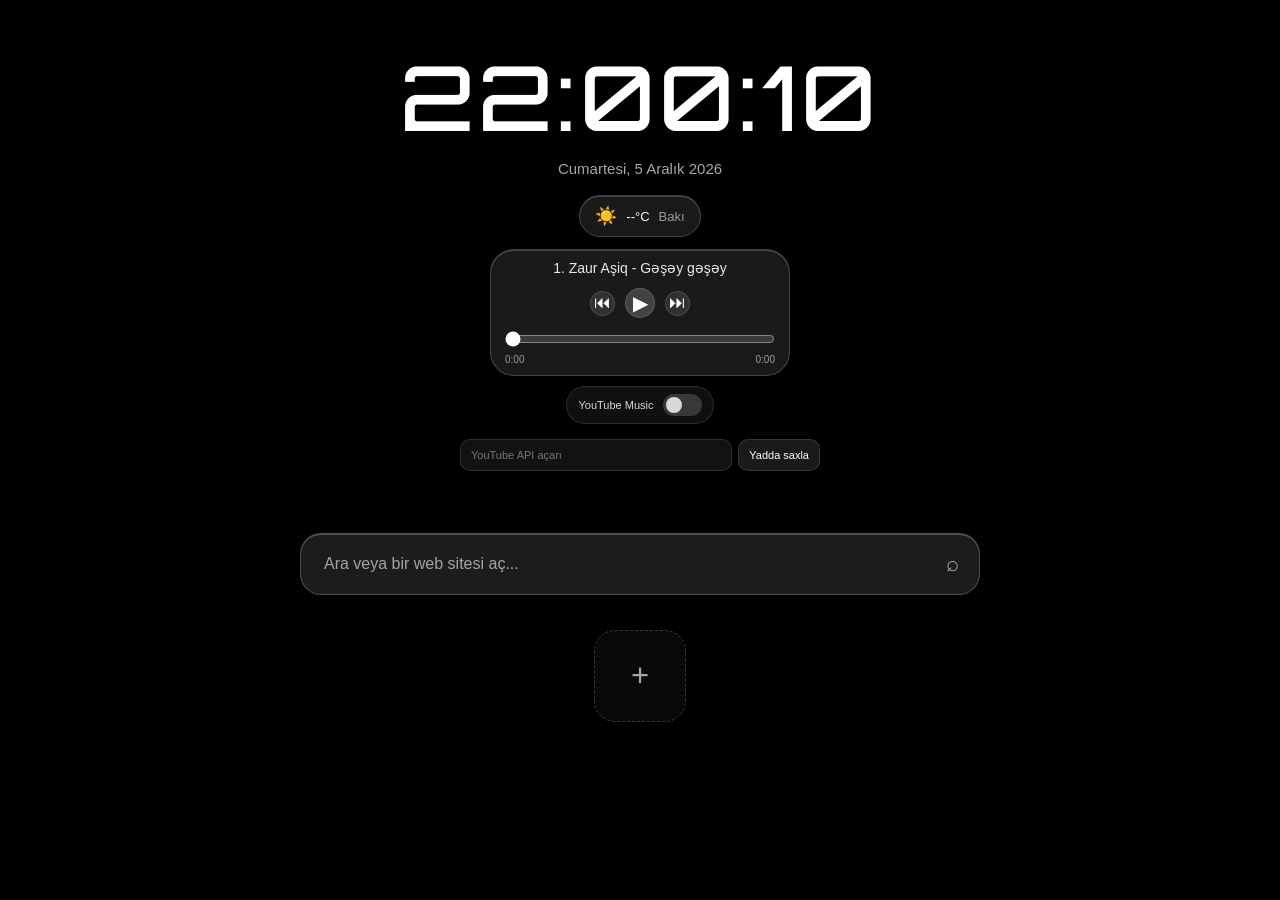
==== commit aa57a4f7: "Update homepage.html" ====
--- a/homepage.html
+++ b/homepage.html
@@ -24,7 +24,8 @@
 
 body {
     font-family: Arial, Helvetica, sans-serif;
-    overflow: hidden;
+    overflow-y: auto;
+    overflow-x: hidden;
     color: white;
     background: #000;
 }
